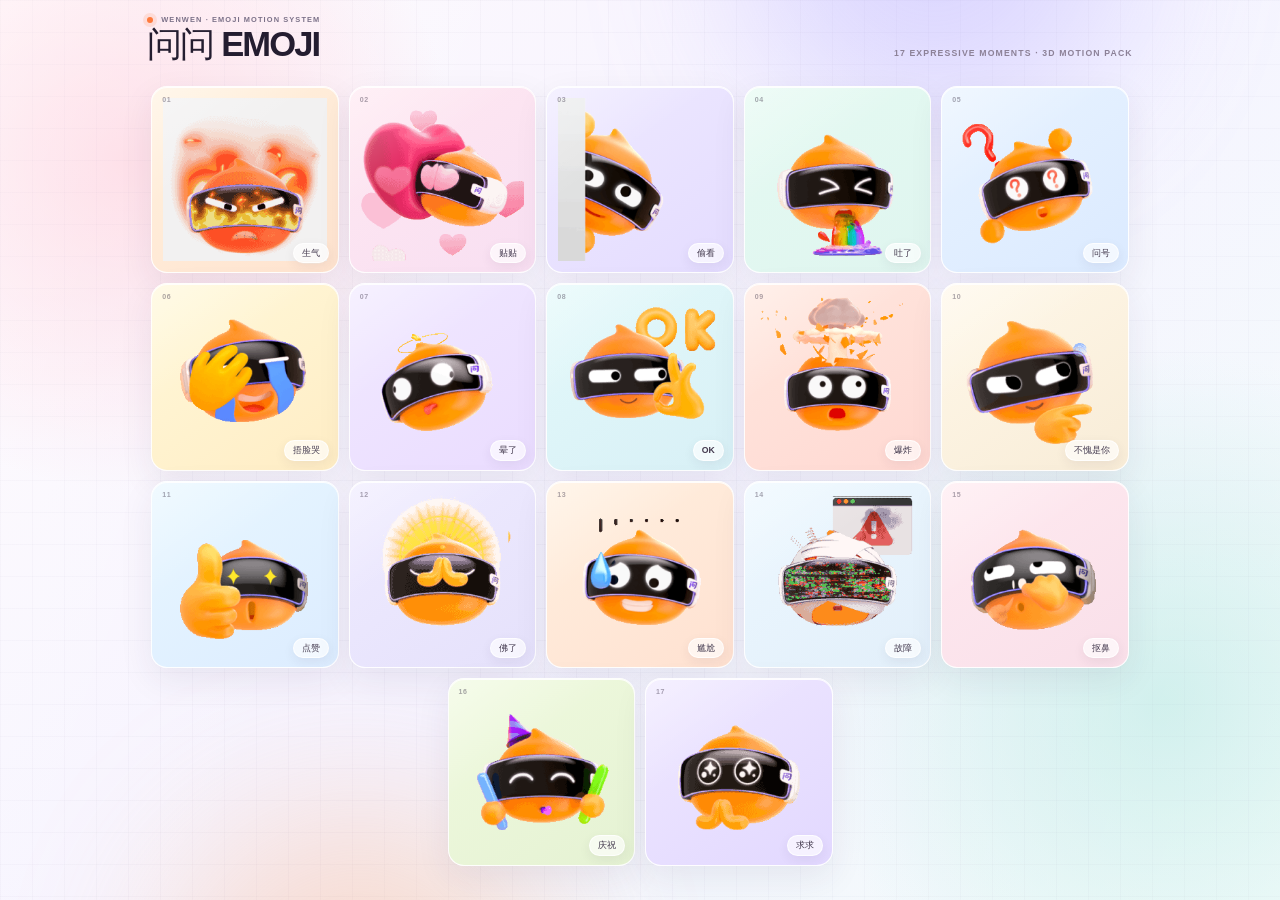
==== emoji-gallery.html @ 880ede6d "Initial commit" ====
<!doctype html>
<html lang="zh-CN">
  <head>
    <meta charset="UTF-8" />
    <meta name="viewport" content="width=device-width, initial-scale=1.0" />
    <meta name="theme-color" content="#f7f7fb" />
    <title>问问 Emoji 动效设计</title>
    <script type="module" crossorigin src="./assets/emojiGallery-CKHQzKJR.js"></script>
    <link rel="modulepreload" crossorigin href="./assets/jsx-runtime-B7CG-mPU.js">
    <link rel="stylesheet" crossorigin href="./assets/emojiGallery-B-ELrK28.css">
  </head>
  <body>
    <div id="root"></div>
  </body>
</html>
---- assets/emojiGallery-B-ELrK28.css ----
:root{color:#25212d;font-synthesis:none;background:#f7f7fb;font-family:Inter,PingFang SC,Microsoft YaHei,sans-serif}*{box-sizing:border-box}html,body,#root{width:100%;min-width:320px;min-height:100%;margin:0}body{overflow:hidden}.emoji-page{--tile-size:min(calc((100vw - 112px) / 5), calc((100svh - 150px) / 4));isolation:isolate;background:linear-gradient(#6a588c09 1px,#0000 1px) 0 0/32px 32px,linear-gradient(90deg,#6a588c09 1px,#0000 1px) 0 0/32px 32px,radial-gradient(circle at 10% 18%,#ffc9d7b8,#0000 24%),radial-gradient(circle at 91% 78%,#b5e8e1b3,#0000 26%),linear-gradient(135deg,#fffafd,#f4f2ff 54%,#f0fbfa);grid-template-rows:auto minmax(0,1fr);gap:10px;width:100%;height:100svh;min-height:620px;padding:16px 24px 20px;display:grid;position:relative;overflow:hidden}.emoji-page:before{content:"";z-index:-1;pointer-events:none;background:linear-gradient(110deg,#ffffff5c,#0000 36%,#ffffff3d);position:absolute;inset:0}.emoji-page__glow{z-index:-1;aspect-ratio:1;filter:blur(82px);opacity:.34;pointer-events:none;border-radius:50%;width:30vw;position:absolute}.emoji-page__glow--one{background:#a69cff;top:-20vw;right:12vw}.emoji-page__glow--two{background:#ffae75;bottom:-23vw;left:13vw}.emoji-header{z-index:2;width:min(100%, calc(var(--tile-size) * 5 + 48px));justify-content:space-between;align-items:end;gap:28px;margin:0 auto;display:flex;position:relative}.emoji-header span{color:#7b7188;letter-spacing:.15em;align-items:center;gap:8px;margin-bottom:2px;font-size:clamp(7px,.58vw,10px);font-weight:700;line-height:1.2;display:flex}.emoji-header span i{background:#ff7a3d;border-radius:50%;width:6px;height:6px;box-shadow:0 0 0 4px #ff7a3d24}.emoji-header h1{color:#241d30;letter-spacing:-.055em;margin:0;font-size:clamp(25px,2.7vw,44px);font-weight:760;line-height:1}.emoji-header p{color:#8c8197;letter-spacing:.13em;margin:0 0 3px;font-size:clamp(8px,.68vw,11px);font-weight:700;line-height:1.2}.emoji-grid{width:min(100%, calc(var(--tile-size) * 5 + 40px));flex-wrap:wrap;place-content:center;gap:10px;min-height:0;margin:0 auto;display:flex}.emoji-card{flex:0 0 var(--tile-size);width:var(--tile-size);height:var(--tile-size);-webkit-backdrop-filter:blur(18px)saturate(120%);backdrop-filter:blur(18px)saturate(120%);background:#ffffffb8;border:1px solid #ffffffeb;border-radius:clamp(14px,1.25vw,20px);place-items:center;transition:transform .3s cubic-bezier(.2,.75,.25,1),box-shadow .3s;display:grid;position:relative;overflow:hidden;box-shadow:0 12px 34px #382b4e14,inset 0 1px #ffffffe6}.emoji-card:hover{z-index:2;transform:translateY(-4px)scale(1.025);box-shadow:0 20px 45px #382b4e24,inset 0 1px #fffffff2}.emoji-card:after{content:"";pointer-events:none;background:linear-gradient(145deg,#ffffff61,#0000 38%);position:absolute;inset:0}.emoji-card img{object-fit:contain;width:88%;height:88%;display:block}.emoji-card__number{z-index:2;color:#362d426b;letter-spacing:.08em;font-size:clamp(7px,.55vw,9px);font-weight:700;position:absolute;top:9px;left:10px}.emoji-card strong{z-index:2;color:#43394e;-webkit-backdrop-filter:blur(9px);backdrop-filter:blur(9px);background:#ffffffa8;border:1px solid #ffffffc7;border-radius:999px;padding:5px 8px;font-size:clamp(8px,.68vw,11px);font-weight:650;line-height:1;position:absolute;bottom:9px;right:9px;box-shadow:0 4px 12px #3a2b4a12}.emoji-card--orange{background:linear-gradient(145deg,#fff2df,#ffe3cf)}.emoji-card--pink{background:linear-gradient(145deg,#ffe8f1,#f8dff2)}.emoji-card--violet{background:linear-gradient(145deg,#eee9ff,#e4dcff)}.emoji-card--mint{background:linear-gradient(145deg,#e5faf2,#dff5ef)}.emoji-card--blue{background:linear-gradient(145deg,#e8f3ff,#dbeaff)}.emoji-card--yellow{background:linear-gradient(145deg,#fff8d9,#ffedc5)}.emoji-card--lilac{background:linear-gradient(145deg,#f1e9ff,#eadcff)}.emoji-card--aqua{background:linear-gradient(145deg,#e3f9fa,#d8f0f6)}.emoji-card--coral{background:linear-gradient(145deg,#ffe8df,#ffd8d2)}.emoji-card--cream{background:linear-gradient(145deg,#fff8e9,#f8ecd7)}.emoji-card--sky{background:linear-gradient(145deg,#e8f7ff,#dcecff)}.emoji-card--lavender{background:linear-gradient(145deg,#efebff,#e5e1fb)}.emoji-card--peach{background:linear-gradient(145deg,#fff0df,#ffe1d1)}.emoji-card--ice{background:linear-gradient(145deg,#edf8ff,#e2effa)}.emoji-card--rose{background:linear-gradient(145deg,#ffeaf0,#f9dfe9)}.emoji-card--lime{background:linear-gradient(145deg,#f0fadf,#e5f2d3)}.emoji-card--purple{background:linear-gradient(145deg,#efe8ff,#e2d8ff)}@media (width<=900px){body{overflow:auto}.emoji-page{--tile-size:calc((100vw - 56px) / 3);height:auto;min-height:100svh;overflow:visible}.emoji-header,.emoji-grid{width:100%}.emoji-grid{align-content:flex-start}}@media (width<=560px){.emoji-page{--tile-size:calc((100vw - 34px) / 2);padding:15px 12px 20px}.emoji-header{flex-direction:column;align-items:start;gap:6px}.emoji-grid{gap:8px}.emoji-card{border-radius:13px}}@media (prefers-reduced-motion:reduce){.emoji-card{transition:none}.emoji-card:hover{transform:none}}
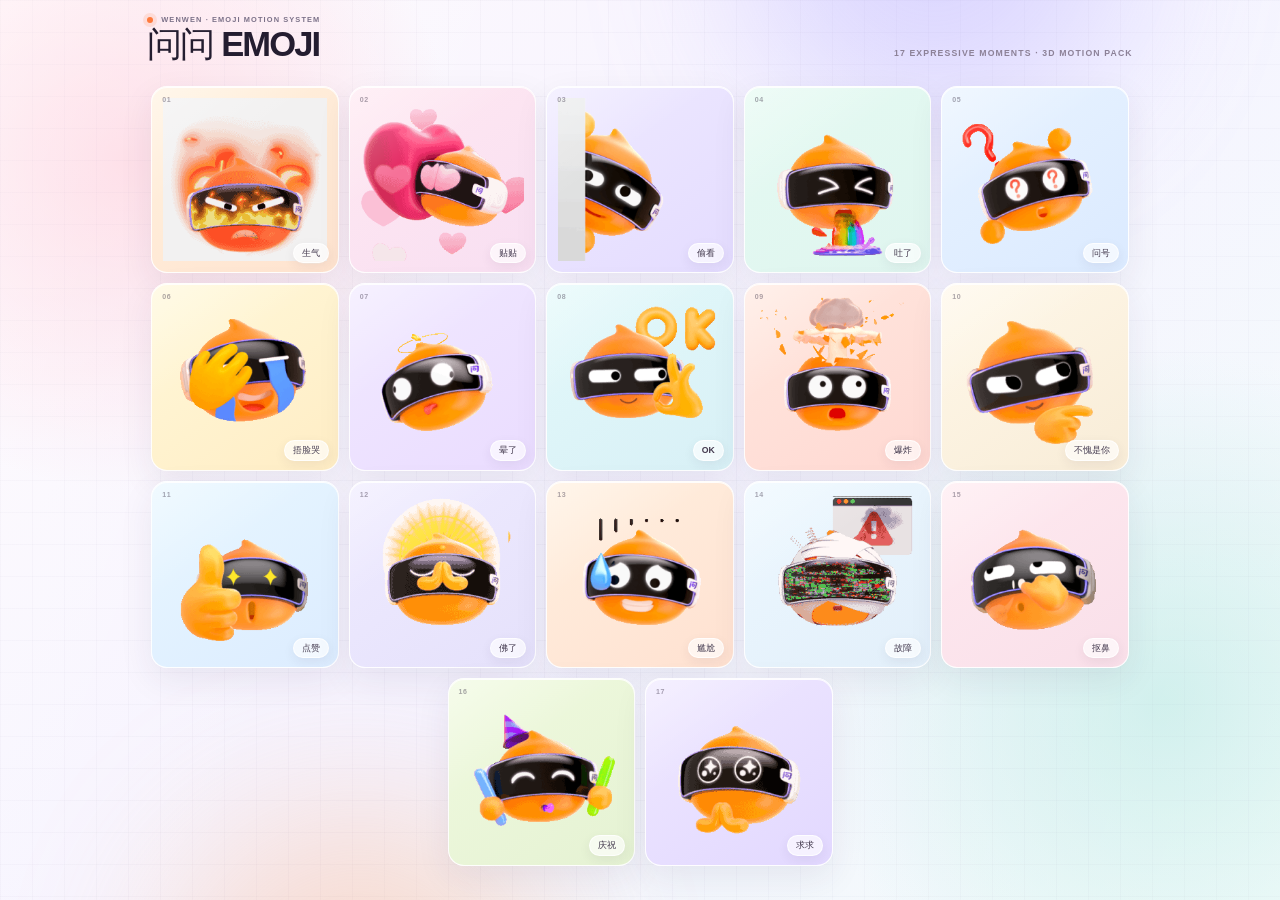
==== commit e8ba669b: "Optimize initial loading performance" ====
--- a/emoji-gallery.html
+++ b/emoji-gallery.html
@@ -2,11 +2,11 @@
 <html lang="zh-CN">
   <head>
     <meta charset="UTF-8" />
-    <meta name="viewport" content="width=device-width, initial-scale=1.0" />
+    <meta name="viewport" content="width=1440" />
     <meta name="theme-color" content="#f7f7fb" />
     <title>问问 Emoji 动效设计</title>
-    <script type="module" crossorigin src="./assets/emojiGallery-CKHQzKJR.js"></script>
-    <link rel="modulepreload" crossorigin href="./assets/jsx-runtime-B7CG-mPU.js">
+    <script type="module" crossorigin src="./assets/emojiGallery-DuRMcF8J.js"></script>
+    <link rel="modulepreload" crossorigin href="./assets/jsx-runtime-D1Z4dj17.js">
     <link rel="stylesheet" crossorigin href="./assets/emojiGallery-B-ELrK28.css">
   </head>
   <body>
